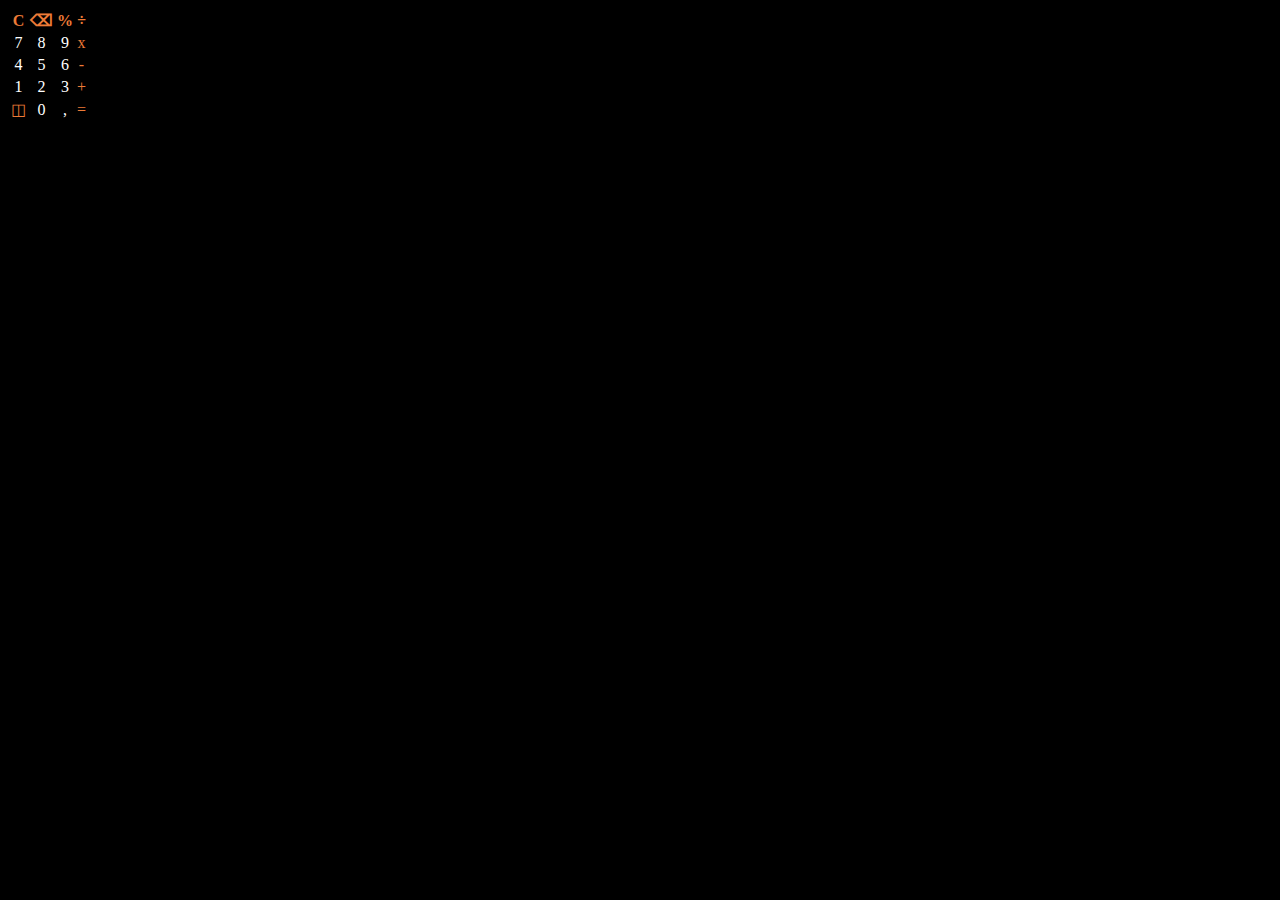
==== index.html @ dcd087ba "making the front of calculator" ====
<!DOCTYPE html>
<html lang="en">
<head>
    <meta charset="UTF-8">
    <meta name="viewport" content="width=device-width, initial-scale=1.0">
    <title>Calculator</title>
    <link rel="stylesheet" href="style.css">
</head>
<body>
    <form action="">
        <table>
            <tr>
                <th>C</th>
                <th>⌫</th>
                <th>%</th>
                <th>÷</th>
            </tr>
            <tr>
                <td>7</td>
                <td>8</td>
                <td>9</td>
                <td class="orange">x</td>
            </tr>
            <tr>
                <td>4</td>
                <td>5</td>
                <td>6</td>
                <td class="orange">-</td>
            </tr>
            <tr>
                <td>1</td>
                <td>2</td>
                <td>3</td>
                <td class="orange">+</td>
            </tr>
            <tr>
                <td class="orange">◫</td>
                <td>0</td>
                <td>,</td>
                <td class="orange">=</td>
            </tr>
        </table>
    </form>
</body>
</html>
---- style.css ----
:root
--color0 #ED7B37
*{
    margin: 0px;
    padding: 0px;
}
body{
    background-color: black;
}
table{
    text-align: center;
}
    table th{
    color: #ED7B37;    
}
table td{
    color: white;
}
.orange{
    color: #ED7B37;
}
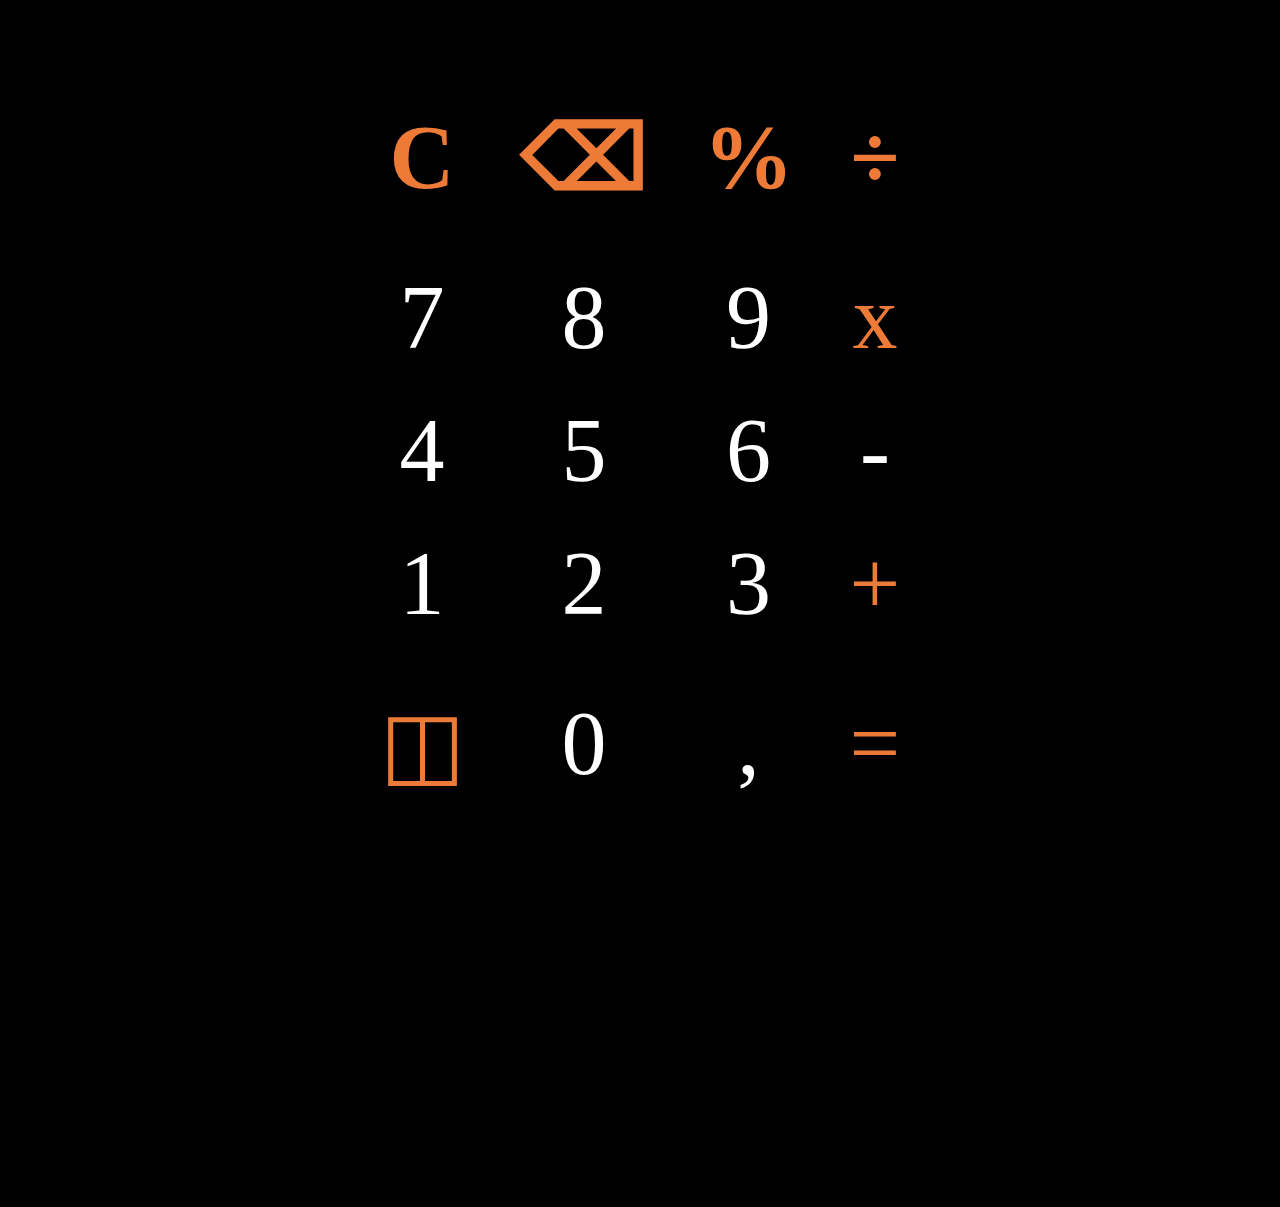
==== commit 3e96b532: "aling-table: center" ====
--- a/index.html
+++ b/index.html
@@ -25,7 +25,9 @@
                 <td>4</td>
                 <td>5</td>
                 <td>6</td>
-                <td class="orange">-</td>
+                <div>
+                    <td id="circle">-</td>
+                </div>
             </tr>
             <tr>
                 <td>1</td>
--- a/style.css
+++ b/style.css
@@ -8,14 +8,25 @@
     background-color: black;
 }
 table{
+    margin-top: 50vh;
+    margin-left: 50%;
+    transform: translate(-50%,-50%);
     text-align: center;
 }
-    table th{
+table tr{
+    font-size: 10vh;
+}table th{
+    padding: 3vh;
     color: #ED7B37;    
 }
 table td{
     color: white;
 }
 .orange{
+    padding: 3vh;
     color: #ED7B37;
+}
+#circle div{
+    padding: 1vh;
+    color: white;
 }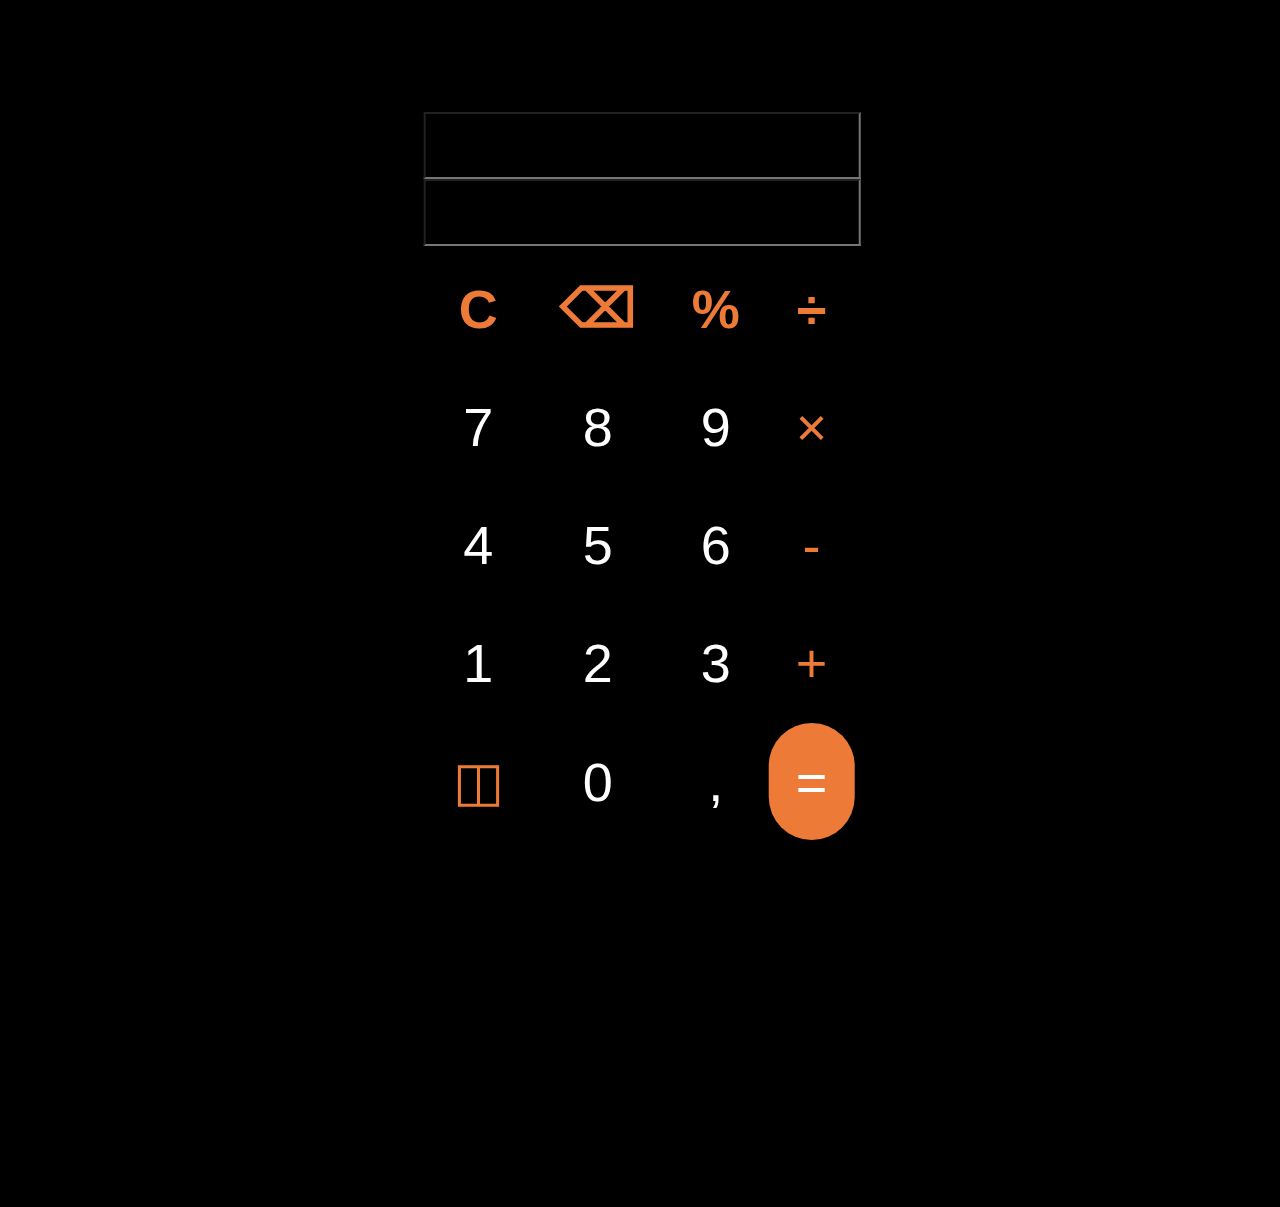
==== commit baed3326: "front almost finalized" ====
--- a/index.html
+++ b/index.html
@@ -8,7 +8,13 @@
 </head>
 <body>
     <form action="">
+        <div id="line">
+        </div>
         <table>
+            <tr>
+                <caption><label for="count"><input id="L1" type="number" name="count"></label></caption>
+                <caption id="L2"><label for="result"><input type="number" name="result"></label></caption>
+            </tr>
             <tr>
                 <th>C</th>
                 <th>⌫</th>
@@ -19,14 +25,14 @@
                 <td>7</td>
                 <td>8</td>
                 <td>9</td>
-                <td class="orange">x</td>
+                <td class="orange">×</td>
             </tr>
             <tr>
                 <td>4</td>
                 <td>5</td>
                 <td>6</td>
                 <div>
-                    <td id="circle">-</td>
+                    <td class="orange">-</td>
                 </div>
             </tr>
             <tr>
@@ -39,7 +45,9 @@
                 <td class="orange">◫</td>
                 <td>0</td>
                 <td>,</td>
-                <td class="orange">=</td>
+                <div>
+                    <td id="circle">=</td>
+                </div>
             </tr>
         </table>
     </form>
--- a/style.css
+++ b/style.css
@@ -1,11 +1,25 @@
-:root
---color0 #ED7B37
+:root{
+--color0: #ED7B37;
+--color1: #747474;
+}
 *{
     margin: 0px;
     padding: 0px;
 }
 body{
+    font-family: Arial, Helvetica, sans-serif;
     background-color: black;
+}    
+caption label input{
+    color: var(--color1);
+    background-color: black;
+    text-align: end;
+    font-size: 6vh;
+    height: 7vh;
+    width: 100%
+}
+#L1{
+    color: white;
 }
 table{
     margin-top: 50vh;
@@ -14,19 +28,24 @@
     text-align: center;
 }
 table tr{
-    font-size: 10vh;
+    font-size: 6vh;
 }table th{
     padding: 3vh;
-    color: #ED7B37;    
+    color: var(--color0);    
 }
 table td{
     color: white;
 }
 .orange{
     padding: 3vh;
-    color: #ED7B37;
+    color: var(--color0);
 }
-#circle div{
-    padding: 1vh;
+div{
+    height: 1vh;
+    width: 1vh;
+}
+#circle{
     color: white;
+    background-color: var(--color0);
+    border-radius: 10vh;
 }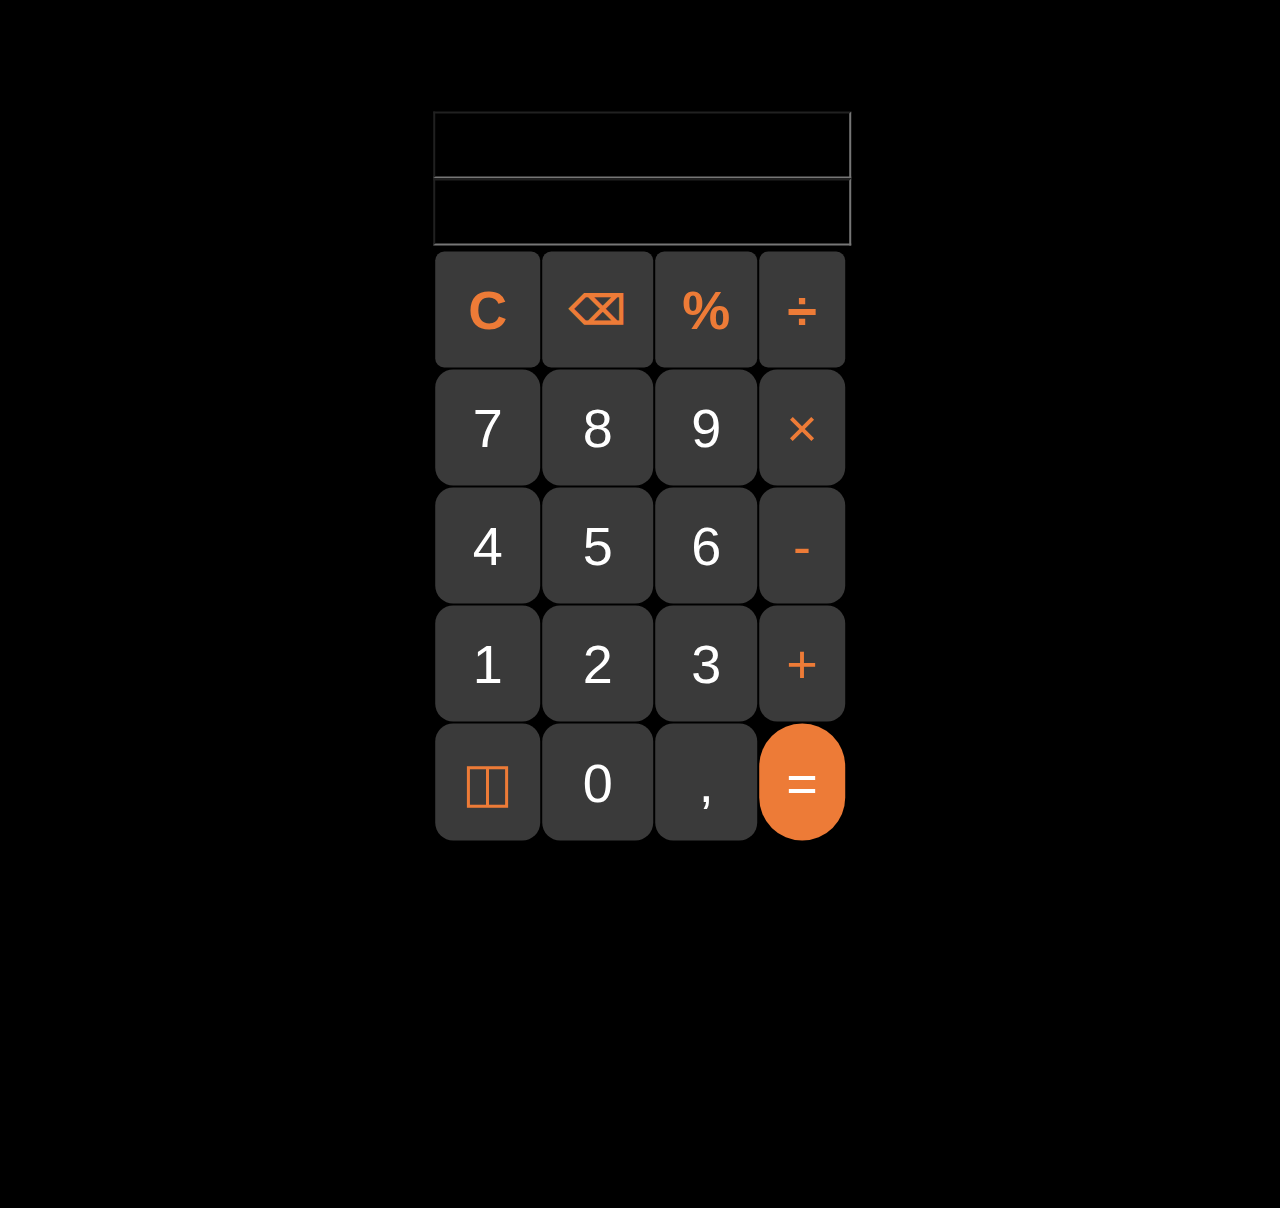
==== commit 23bd410f: "front" ====
--- a/index.html
+++ b/index.html
@@ -13,13 +13,13 @@
         <table>
             <tr>
                 <caption><label for="count"><input id="L1" type="number" name="count"></label></caption>
-                <caption id="L2"><label for="result"><input type="number" name="result"></label></caption>
+                <caption><label for="result"><input  id="L2" type="number" name="result"></label></caption>
             </tr>
             <tr>
-                <th>C</th>
-                <th>⌫</th>
-                <th>%</th>
-                <th>÷</th>
+                <th id="deleteAll">C</th>
+                <th id="delete">⌫</th>
+                <th id="percentage">%</th>
+                <th id="division">÷</th>
             </tr>
             <tr>
                 <td>7</td>
@@ -52,4 +52,5 @@
         </table>
     </form>
 </body>
+<script src="app.js"></script>
 </html>--- a/style.css
+++ b/style.css
@@ -10,15 +10,19 @@
     font-family: Arial, Helvetica, sans-serif;
     background-color: black;
 }    
-caption label input{
+caption label input::-webkit-outer-spin-button, caption label input::-webkit-inner-spin-button{
+    -webkit-appearance: none;
+}
+#L1, #L2{
     color: var(--color1);
     background-color: black;
     text-align: end;
     font-size: 6vh;
     height: 7vh;
     width: 100%
+    
 }
-#L1{
+#L2{
     color: white;
 }
 table{
@@ -28,13 +32,30 @@
     text-align: center;
 }
 table tr{
+    height: 2px;
     font-size: 6vh;
-}table th{
+}
+table th{
+    background-color: rgb(58, 58, 58);
+    border-radius: 1vh;
     padding: 3vh;
     color: var(--color0);    
 }
+table th:hover{
+    background-color: rgb(75,75,75);
+    transition: .2s;
+}
 table td{
+    background-color: rgb(58, 58, 58);
+    border-radius: 2vh;
     color: white;
+}
+table td:hover{
+    background-color: rgb(75, 75, 75);
+    transition: .2s;
+}
+#delete{
+    font-size: 40px;
 }
 .orange{
     padding: 3vh;
@@ -48,4 +69,8 @@
     color: white;
     background-color: var(--color0);
     border-radius: 10vh;
+}
+#circle:hover{
+    background-color: #af5b2a;
+    transition: .2s;
 }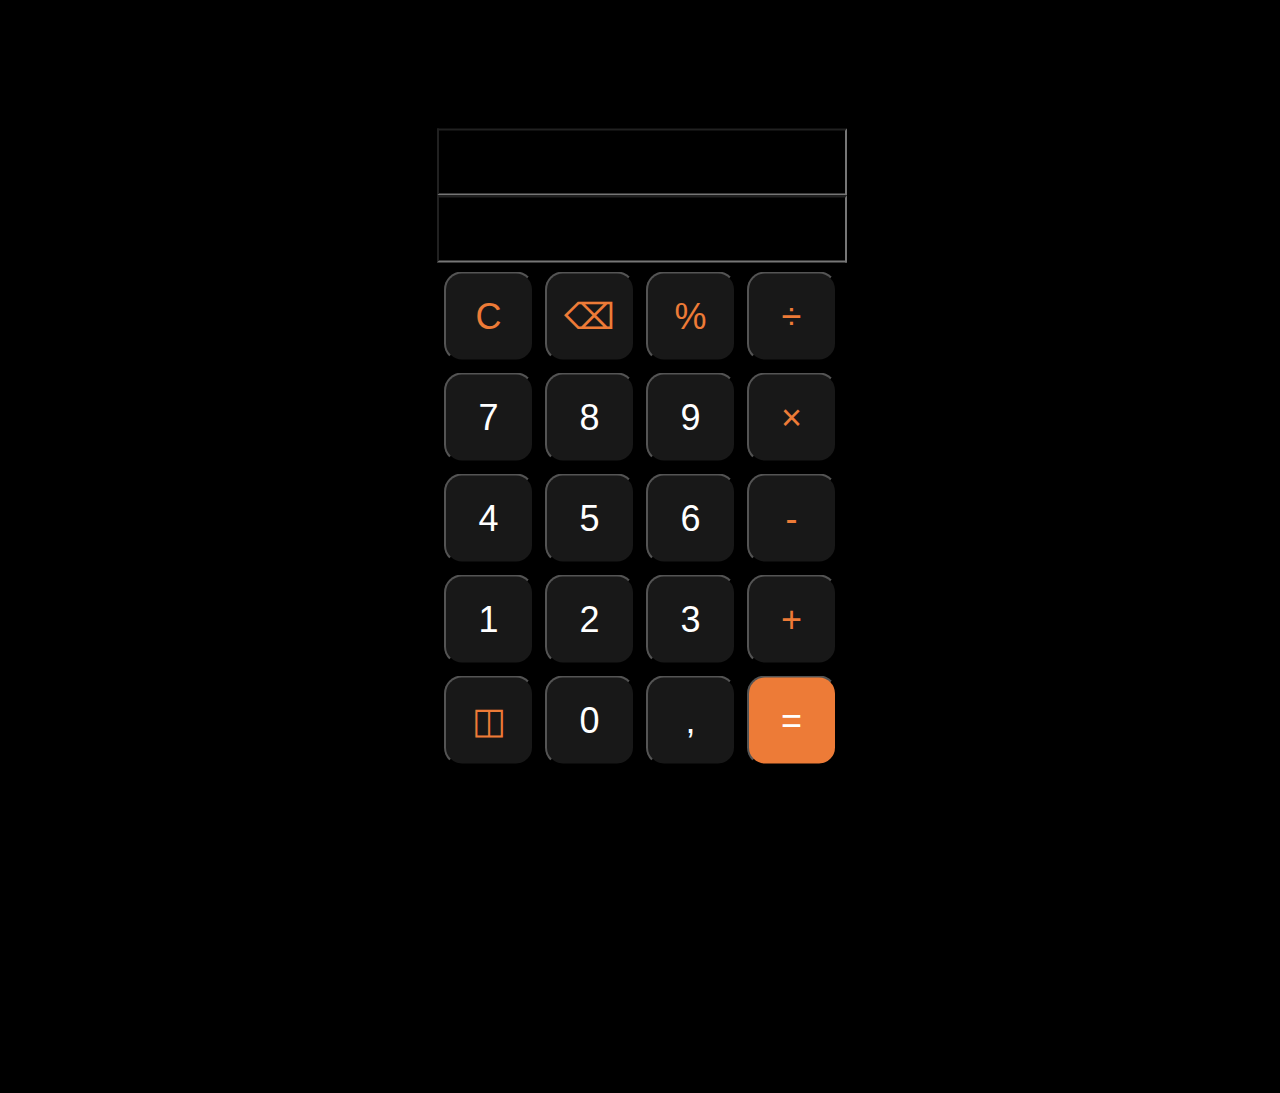
==== commit b6da1d61: "front #10" ====
--- a/index.html
+++ b/index.html
@@ -16,38 +16,35 @@
                 <caption><label for="result"><input  id="L2" type="number" name="result"></label></caption>
             </tr>
             <tr>
-                <th id="deleteAll">C</th>
-                <th id="delete">⌫</th>
-                <th id="percentage">%</th>
-                <th id="division">÷</th>
+                <th><input class="orange" type="button" value="C"></th>
+                <th><input class="orange" type="button" value="⌫"></th>
+                <th><input class="orange" type="button" value="%"></th>
+                <th><input class="orange" type="button" value="÷"></th>
             </tr>
             <tr>
-                <td>7</td>
-                <td>8</td>
-                <td>9</td>
-                <td class="orange">×</td>
+                <td><input type="button" value="7" id="7"></td>
+                <td><input type="button" value="8"></td>
+                <td><input type="button" value="9"></td>
+                <td><input class="orange" type="button" value="×" id=""></td>
             </tr>
             <tr>
-                <td>4</td>
-                <td>5</td>
-                <td>6</td>
-                <div>
-                    <td class="orange">-</td>
-                </div>
+                <td><input type="button" value="4"></td>
+                <td><input type="button" value="5"></td>
+                <td><input type="button" value="6"></td>
+                <td><input class="orange" type="button" value="-" id=""></td>
             </tr>
             <tr>
-                <td>1</td>
-                <td>2</td>
-                <td>3</td>
-                <td class="orange">+</td>
+                <td><input type="button" value="1"></td>
+                <td><input type="button" value="2"></td>
+                <td><input type="button" value="3"></td>
+                <td><input class="orange" type="button" value="+" id=""></td>
             </tr>
             <tr>
-                <td class="orange">◫</td>
-                <td>0</td>
-                <td>,</td>
-                <div>
-                    <td id="circle">=</td>
-                </div>
+                
+                <td><input class="orange" type="button" value="◫"></td>
+                <td><input type="button" value="0" id=""></td>
+                <td><input type="button" value="," id=""></td>
+                <td><input id="circle" type="button" value="="></td>
             </tr>
         </table>
     </form>
--- a/style.css
+++ b/style.css
@@ -31,46 +31,26 @@
     transform: translate(-50%,-50%);
     text-align: center;
 }
-table tr{
-    height: 2px;
-    font-size: 6vh;
+th input,td input{
+    height: 10vh;
+    width: 10vh;
+    margin: .5vh;
+    border-radius: 2vh;
+    background-color: #74747434; 
+    color: white; 
+    font-size: 4vh;
 }
-table th{
-    background-color: rgb(58, 58, 58);
-    border-radius: 1vh;
-    padding: 3vh;
-    color: var(--color0);    
-}
-table th:hover{
-    background-color: rgb(75,75,75);
-    transition: .2s;
-}
-table td{
-    background-color: rgb(58, 58, 58);
-    border-radius: 2vh;
-    color: white;
-}
-table td:hover{
-    background-color: rgb(75, 75, 75);
-    transition: .2s;
-}
-#delete{
-    font-size: 40px;
+th input:hover,td input:hover{
+    transition: .3s;
+    background-color: #747474;
 }
 .orange{
-    padding: 3vh;
     color: var(--color0);
 }
-div{
-    height: 1vh;
-    width: 1vh;
-}
 #circle{
-    color: white;
     background-color: var(--color0);
-    border-radius: 10vh;
 }
 #circle:hover{
-    background-color: #af5b2a;
-    transition: .2s;
+    background-color: #ac5726;
+    transition: .3s;
 }